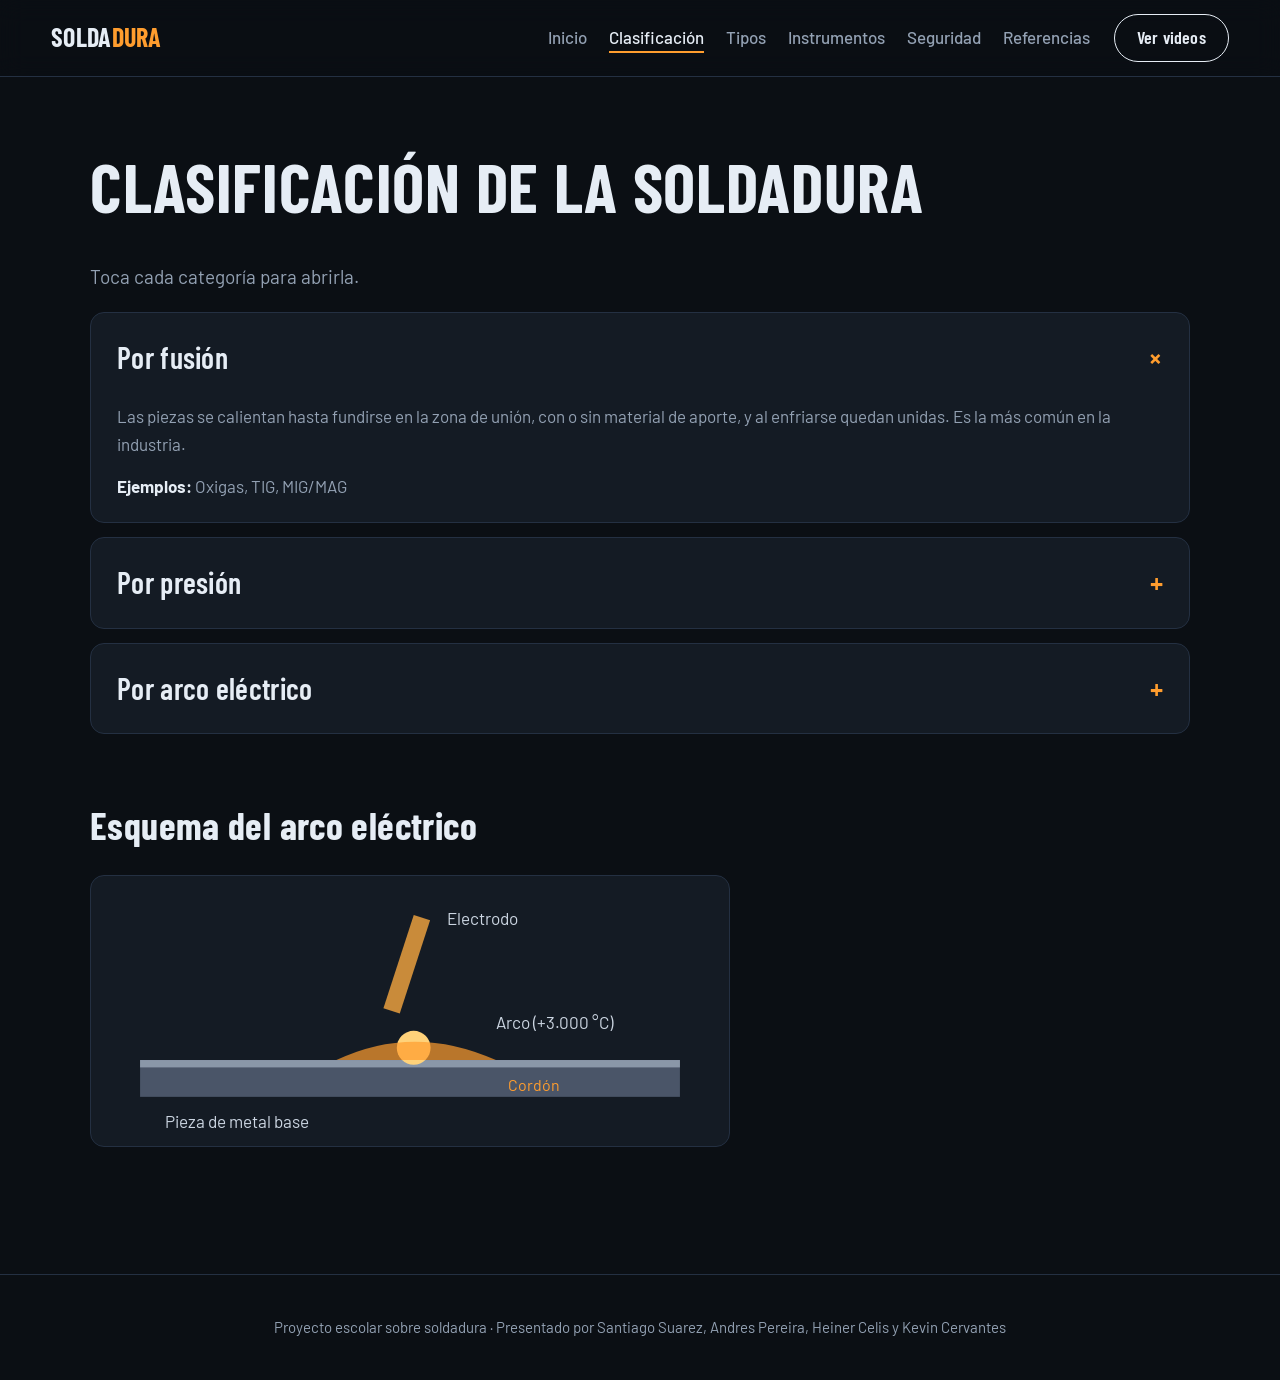
==== clasificacion.html @ 899f0c8f "Add files via upload" ====
<!DOCTYPE html><html lang="es"><head><meta charset="utf-8"><meta name="viewport" content="width=device-width,initial-scale=1">
<title>Clasificación | Soldadura</title><link rel="preconnect" href="https://fonts.googleapis.com">
<link href="https://fonts.googleapis.com/css2?family=Barlow+Condensed:wght@600;700&family=Barlow:wght@400;500&display=swap" rel="stylesheet">
<link rel="stylesheet" href="styles.css"></head><body>
<header class="top"><a class="logo" href="index.html">SOLDA<b>DURA</b></a><button class="burger" aria-label="Menú">☰</button><nav><a href="index.html">Inicio</a><a href="clasificacion.html" class=on>Clasificación</a><a href="tipos.html">Tipos</a><a href="instrumentos.html">Instrumentos</a><a href="ventajas-seguridad.html">Seguridad</a><a href="referencias.html">Referencias</a></nav><a class="pill" href="tipos.html">Ver videos</a></header>
<section class="wrap pad"><h1 class="h1s">Clasificación de la soldadura</h1><p class="lead">Toca cada categoría para abrirla.</p><div class="acc"><details class="card" open><summary>Por fusión</summary><p>Las piezas se calientan hasta fundirse en la zona de unión, con o sin material de aporte, y al enfriarse quedan unidas. Es la más común en la industria.</p><p class="ex"><b>Ejemplos:</b> Oxigas, TIG, MIG/MAG</p></details><details class="card"><summary>Por presión</summary><p>Las piezas se unen aplicando fuerza, con o sin calor, sin fundir por completo el metal.</p><p class="ex"><b>Ejemplos:</b> Por puntos (resistencia), forja, fricción</p></details><details class="card"><summary>Por arco eléctrico</summary><p>Se genera un arco entre un electrodo y la pieza, con temperaturas superiores a 3.000 °C. Técnicamente es un subtipo de la soldadura por fusión.</p><p class="ex"><b>Ejemplos:</b> Electrodo revestido, MIG, TIG, arco sumergido</p></details></div>
<h2>Esquema del arco eléctrico</h2><svg viewBox="0 0 520 220" class="schema" role="img" aria-label="Esquema de soldadura por arco"><rect x="40" y="150" width="440" height="30" fill="#4a5568"/><rect x="40" y="150" width="440" height="6" fill="#8a97a8"/><rect x="238" y="30" width="14" height="80" fill="#c98b3a" transform="rotate(18 245 110)"/><circle cx="263" cy="140" r="16" fill="#ffd27a"><animate attributeName="r" values="12;20;12" dur=".6s" repeatCount="indefinite"/></circle><path d="M200 150 Q263 120 330 150" fill="#ff9d2e" opacity=".7"/>
<text x="290" y="40" fill="#cbd5e1" font-size="14">Electrodo</text><text x="330" y="125" fill="#cbd5e1" font-size="14">Arco (+3.000 °C)</text><text x="60" y="205" fill="#cbd5e1" font-size="14">Pieza de metal base</text><text x="340" y="175" fill="#ff9d2e" font-size="13">Cordón</text></svg></section><footer>Proyecto escolar sobre soldadura · Presentado por Santiago Suarez, Andres Pereira, Heiner Celis y Kevin Cervantes</footer><script src="main.js"></script></body></html>
---- styles.css ----
:root{--bg:#0b0f14;--panel:#141b24;--line:#243042;--tx:#e6edf5;--mut:#93a1b3;--arc:#7cc4ff;--hot:#ff9d2e}
*{box-sizing:border-box}html{scroll-behavior:smooth}
body{margin:0;background:var(--bg);color:var(--tx);font:400 17px/1.65 Barlow,sans-serif}
h1,h2,h3,.logo,.pill,summary{font-family:"Barlow Condensed",sans-serif;letter-spacing:.01em}
a{color:var(--arc)}:focus-visible{outline:2px solid var(--hot);outline-offset:3px}
.wrap{width:min(1100px,92%);margin:auto}.pad{padding:130px 0 60px}
.top{position:fixed;inset:0 0 auto;z-index:20;display:flex;align-items:center;gap:24px;padding:14px 4%;background:rgba(11,15,20,.72);backdrop-filter:blur(12px);border-bottom:1px solid var(--line)}
.logo{font-size:26px;font-weight:700;color:var(--tx);text-decoration:none;margin-right:auto}.logo b{color:var(--hot)}
nav{display:flex;gap:22px}nav a{color:var(--mut);text-decoration:none;font-weight:500;transition:color .2s}nav a:hover,nav a.on{color:var(--tx)}
nav a.on{border-bottom:2px solid var(--hot)}
.pill{display:inline-block;padding:8px 22px;border:1px solid var(--tx);border-radius:99px;color:var(--tx);text-decoration:none;font-size:18px;font-weight:600;transition:.2s}
.pill:hover,.pill.solid{background:var(--hot);border-color:var(--hot);color:#1a1100}.pill.solid:hover{background:#ffb457}
.burger{display:none;background:none;border:0;color:var(--tx);font-size:26px}
.hero{position:relative;min-height:100vh;display:grid;align-items:center;overflow:hidden;background:radial-gradient(ellipse at 70% 40%,#1b2a3d,var(--bg) 70%)}
#sparks{position:absolute;inset:0;width:100%;height:100%}.hero .wrap{position:relative;pointer-events:none;padding-top:70px}.hero .btns,.hero a{pointer-events:auto}
.tag{color:var(--hot);font-weight:500;margin:0}
.hero h1{font-size:clamp(46px,8vw,104px);line-height:.95;margin:.2em 0;max-width:12ch;text-transform:uppercase}
.lead{color:var(--mut);max-width:60ch;font-size:19px}.btns{display:flex;gap:14px;flex-wrap:wrap;margin-top:28px}
h2{font-size:38px;margin:60px 0 18px}.h1s{font-size:clamp(40px,6vw,68px);margin:0 0 8px;text-transform:uppercase}
.split{display:grid;grid-template-columns:1fr 1fr;gap:40px;align-items:center}
.stats{display:grid;grid-template-columns:1fr 1fr;gap:14px}.stats div{background:var(--panel);border:1px solid var(--line);border-radius:14px;padding:22px}
.stats b{display:block;font:700 54px/1 "Barlow Condensed";color:var(--hot)}.stats span{color:var(--mut);font-size:15px}
.team{display:flex;gap:14px;flex-wrap:wrap}.team div{padding:12px 24px;background:var(--panel);border:1px solid var(--line);border-radius:10px}
.card{background:var(--panel);border:1px solid var(--line);border-radius:14px;padding:22px 26px;margin:14px 0}.card h2{margin-top:0}
.acc details{padding:0}summary{cursor:pointer;font-size:30px;font-weight:600;padding:20px 26px;list-style:none;display:flex;justify-content:space-between}
summary::after{content:"+";color:var(--hot);transition:transform .25s}details[open] summary::after{transform:rotate(45deg)}
details p{margin:0;padding:0 26px 14px;color:var(--mut)}details .ex{padding-bottom:22px}details .ex b{color:var(--tx)}
.schema{width:100%;max-width:640px;background:var(--panel);border:1px solid var(--line);border-radius:14px}
.filters{display:flex;gap:10px;flex-wrap:wrap;margin:26px 0}.filters button{background:none;color:var(--mut);border:1px solid var(--line);padding:7px 20px;border-radius:99px;font:600 18px "Barlow Condensed";cursor:pointer}
.filters .on,.filters button:hover{background:var(--hot);color:#1a1100;border-color:var(--hot)}
.grid{display:grid;grid-template-columns:repeat(auto-fill,minmax(300px,1fr));gap:22px}
.vcard{background:var(--panel);border:1px solid var(--line);border-radius:14px;overflow:hidden;transition:transform .25s,border-color .25s}.vcard:hover{transform:translateY(-4px);border-color:var(--hot)}.vcard[hidden]{display:none}
.thumb{position:relative;display:block;width:100%;aspect-ratio:16/9;border:0;padding:0;cursor:pointer;background:#000}.thumb img,.thumb iframe{width:100%;height:100%;object-fit:cover;border:0;display:block;transition:filter .25s}
.thumb:hover img{filter:brightness(.6)}.play{position:absolute;inset:0;margin:auto;width:64px;height:64px;border-radius:50%;background:var(--hot);color:#1a1100;display:grid;place-items:center;font-size:24px;transition:transform .2s}.thumb:hover .play{transform:scale(1.15)}
.vb{padding:16px 20px 20px}.vb h3{margin:0 0 6px;font-size:27px}.vb p{margin:0 0 10px;color:var(--mut);font-size:15px}
dl{display:grid;grid-template-columns:auto 1fr;gap:3px 12px;font-size:14px;margin:0 0 10px}dt{color:var(--hot)}dd{margin:0}
.flips{display:grid;grid-template-columns:repeat(auto-fit,minmax(200px,1fr));gap:18px;margin-top:30px}
.flip{perspective:900px;height:230px}.in{position:relative;height:100%;transition:transform .6s;transform-style:preserve-3d}.flip:hover .in,.flip:focus .in,.flip.open .in{transform:rotateY(180deg)}
.f,.b{position:absolute;inset:0;backface-visibility:hidden;border:1px solid var(--line);border-radius:14px;background:var(--panel);display:grid;place-content:center;text-align:center;padding:18px}
.f span{font-size:52px}.f h3{margin:8px 0 0;font-size:28px}.b{transform:rotateY(180deg);background:#1d2a3a;border-color:var(--hot);font-size:15px}
.two{display:grid;grid-template-columns:1fr 1fr;gap:20px}.good{border-top:3px solid #5fd08a}.bad{border-top:3px solid #ff6b5e}
ul{padding-left:20px}li{margin:6px 0}.check{list-style:none;padding:0}.check label{cursor:pointer;display:flex;gap:10px}.check input{accent-color:var(--hot);width:20px;height:20px}
.bar{height:10px;background:var(--line);border-radius:9px;overflow:hidden;margin-top:18px}.bar i{display:block;height:100%;width:0;background:var(--hot);transition:width .4s}
.refs{list-style:none;padding:0;margin-top:26px}.refs li{padding:14px 0;border-bottom:1px solid var(--line)}.refs small{display:block;color:var(--mut);word-break:break-all}
footer{padding:40px 4%;text-align:center;color:var(--mut);border-top:1px solid var(--line);margin-top:60px;font-size:15px}
@media(max-width:820px){.burger{display:block}nav{position:absolute;top:100%;left:0;right:0;flex-direction:column;background:var(--bg);padding:16px 4%;display:none;border-bottom:1px solid var(--line)}nav.open{display:flex}.top>.pill{display:none}.split,.two{grid-template-columns:1fr}}
@media(prefers-reduced-motion:reduce){*{transition:none!important;animation:none!important}}
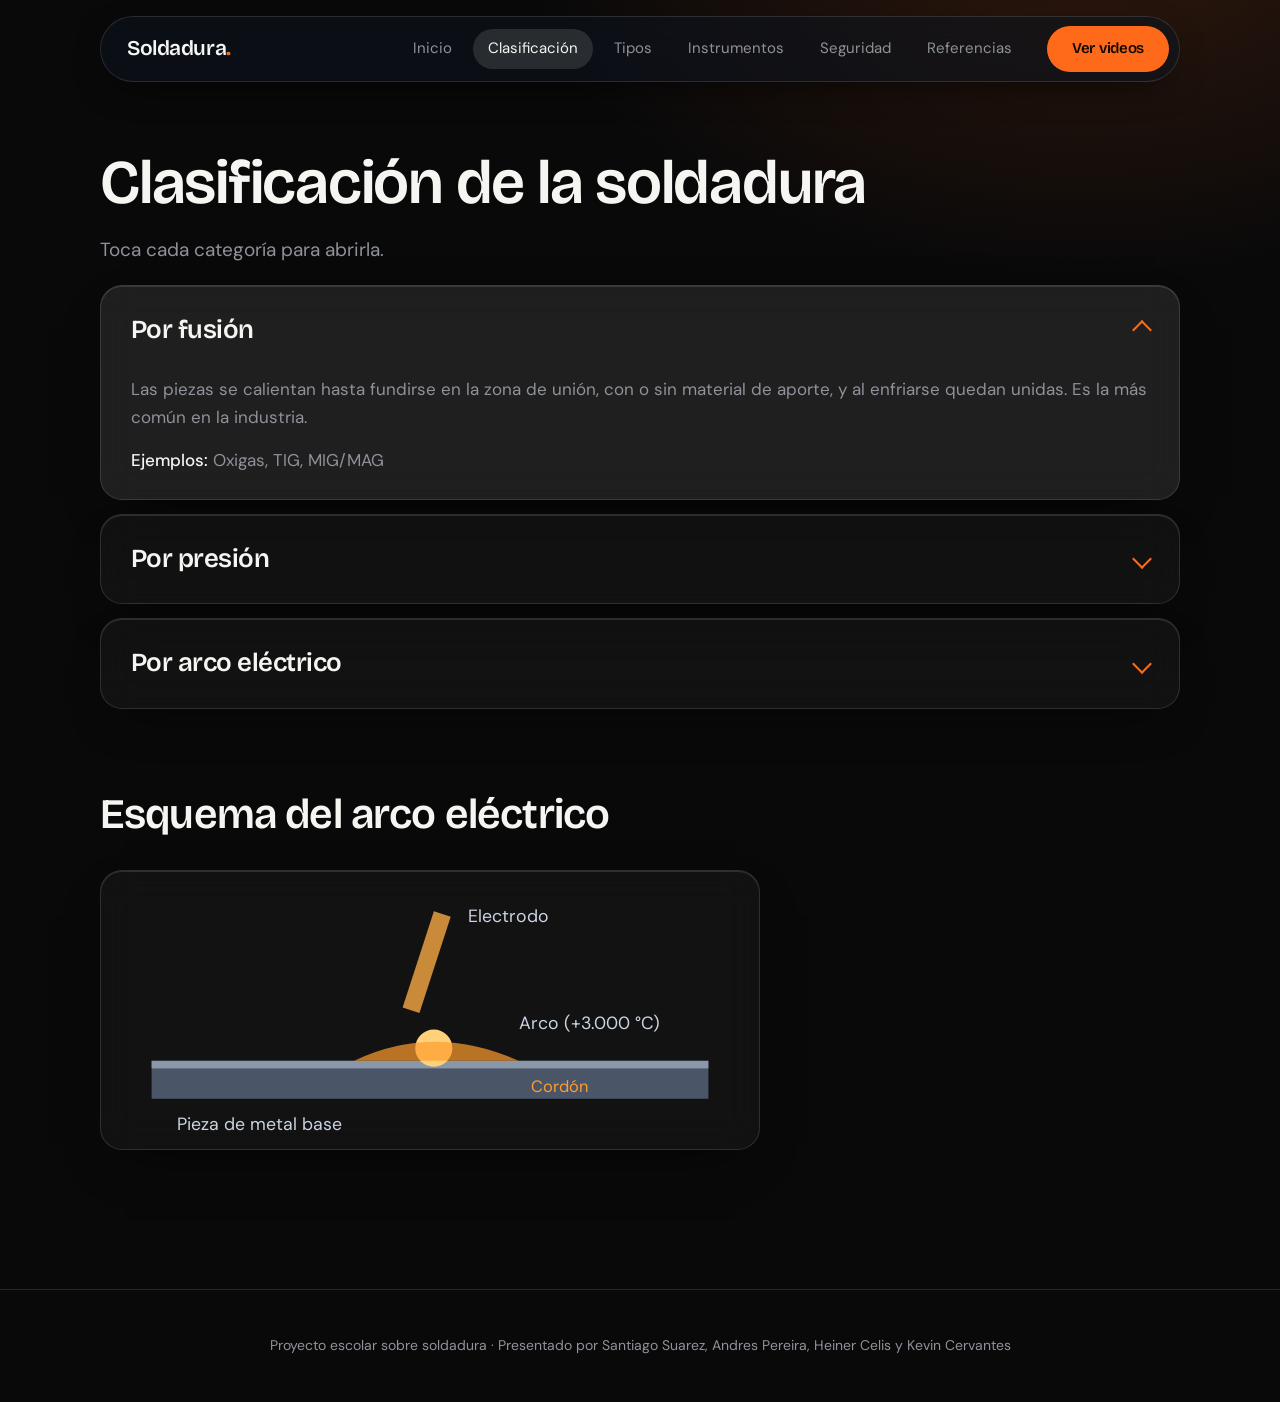
==== commit b2aab6e3: "Add files via upload" ====
--- a/clasificacion.html
+++ b/clasificacion.html
@@ -1,8 +1,8 @@
 <!DOCTYPE html><html lang="es"><head><meta charset="utf-8"><meta name="viewport" content="width=device-width,initial-scale=1">
 <title>Clasificación | Soldadura</title><link rel="preconnect" href="https://fonts.googleapis.com">
-<link href="https://fonts.googleapis.com/css2?family=Barlow+Condensed:wght@600;700&family=Barlow:wght@400;500&display=swap" rel="stylesheet">
+<link href="https://fonts.googleapis.com/css2?family=Bricolage+Grotesque:opsz,wght@12..96,500;600;700&family=DM+Sans:wght@400;500&display=swap" rel="stylesheet">
 <link rel="stylesheet" href="styles.css"></head><body>
-<header class="top"><a class="logo" href="index.html">SOLDA<b>DURA</b></a><button class="burger" aria-label="Menú">☰</button><nav><a href="index.html">Inicio</a><a href="clasificacion.html" class=on>Clasificación</a><a href="tipos.html">Tipos</a><a href="instrumentos.html">Instrumentos</a><a href="ventajas-seguridad.html">Seguridad</a><a href="referencias.html">Referencias</a></nav><a class="pill" href="tipos.html">Ver videos</a></header>
+<header class="top"><a class="logo" href="index.html">Soldadura<b>.</b></a><button class="burger" aria-label="Menú">☰</button><nav><a href="index.html">Inicio</a><a href="clasificacion.html" class=on>Clasificación</a><a href="tipos.html">Tipos</a><a href="instrumentos.html">Instrumentos</a><a href="ventajas-seguridad.html">Seguridad</a><a href="referencias.html">Referencias</a></nav><a class="pill" href="tipos.html">Ver videos</a></header>
 <section class="wrap pad"><h1 class="h1s">Clasificación de la soldadura</h1><p class="lead">Toca cada categoría para abrirla.</p><div class="acc"><details class="card" open><summary>Por fusión</summary><p>Las piezas se calientan hasta fundirse en la zona de unión, con o sin material de aporte, y al enfriarse quedan unidas. Es la más común en la industria.</p><p class="ex"><b>Ejemplos:</b> Oxigas, TIG, MIG/MAG</p></details><details class="card"><summary>Por presión</summary><p>Las piezas se unen aplicando fuerza, con o sin calor, sin fundir por completo el metal.</p><p class="ex"><b>Ejemplos:</b> Por puntos (resistencia), forja, fricción</p></details><details class="card"><summary>Por arco eléctrico</summary><p>Se genera un arco entre un electrodo y la pieza, con temperaturas superiores a 3.000 °C. Técnicamente es un subtipo de la soldadura por fusión.</p><p class="ex"><b>Ejemplos:</b> Electrodo revestido, MIG, TIG, arco sumergido</p></details></div>
 <h2>Esquema del arco eléctrico</h2><svg viewBox="0 0 520 220" class="schema" role="img" aria-label="Esquema de soldadura por arco"><rect x="40" y="150" width="440" height="30" fill="#4a5568"/><rect x="40" y="150" width="440" height="6" fill="#8a97a8"/><rect x="238" y="30" width="14" height="80" fill="#c98b3a" transform="rotate(18 245 110)"/><circle cx="263" cy="140" r="16" fill="#ffd27a"><animate attributeName="r" values="12;20;12" dur=".6s" repeatCount="indefinite"/></circle><path d="M200 150 Q263 120 330 150" fill="#ff9d2e" opacity=".7"/>
 <text x="290" y="40" fill="#cbd5e1" font-size="14">Electrodo</text><text x="330" y="125" fill="#cbd5e1" font-size="14">Arco (+3.000 °C)</text><text x="60" y="205" fill="#cbd5e1" font-size="14">Pieza de metal base</text><text x="340" y="175" fill="#ff9d2e" font-size="13">Cordón</text></svg></section><footer>Proyecto escolar sobre soldadura · Presentado por Santiago Suarez, Andres Pereira, Heiner Celis y Kevin Cervantes</footer><script src="main.js"></script></body></html>
--- a/styles.css
+++ b/styles.css
@@ -1,47 +1,63 @@
-:root{--bg:#0b0f14;--panel:#141b24;--line:#243042;--tx:#e6edf5;--mut:#93a1b3;--arc:#7cc4ff;--hot:#ff9d2e}
+:root{--bg:#070b12;--tx:#eef2f8;--mut:#9aa6b8;--ember:#f0a24a;--ice:#8fc9ff;--glass:rgba(255,255,255,.055);--edge:rgba(255,255,255,.13);--r:22px}
 *{box-sizing:border-box}html{scroll-behavior:smooth}
-body{margin:0;background:var(--bg);color:var(--tx);font:400 17px/1.65 Barlow,sans-serif}
-h1,h2,h3,.logo,.pill,summary{font-family:"Barlow Condensed",sans-serif;letter-spacing:.01em}
-a{color:var(--arc)}:focus-visible{outline:2px solid var(--hot);outline-offset:3px}
-.wrap{width:min(1100px,92%);margin:auto}.pad{padding:130px 0 60px}
-.top{position:fixed;inset:0 0 auto;z-index:20;display:flex;align-items:center;gap:24px;padding:14px 4%;background:rgba(11,15,20,.72);backdrop-filter:blur(12px);border-bottom:1px solid var(--line)}
-.logo{font-size:26px;font-weight:700;color:var(--tx);text-decoration:none;margin-right:auto}.logo b{color:var(--hot)}
-nav{display:flex;gap:22px}nav a{color:var(--mut);text-decoration:none;font-weight:500;transition:color .2s}nav a:hover,nav a.on{color:var(--tx)}
-nav a.on{border-bottom:2px solid var(--hot)}
-.pill{display:inline-block;padding:8px 22px;border:1px solid var(--tx);border-radius:99px;color:var(--tx);text-decoration:none;font-size:18px;font-weight:600;transition:.2s}
-.pill:hover,.pill.solid{background:var(--hot);border-color:var(--hot);color:#1a1100}.pill.solid:hover{background:#ffb457}
-.burger{display:none;background:none;border:0;color:var(--tx);font-size:26px}
-.hero{position:relative;min-height:100vh;display:grid;align-items:center;overflow:hidden;background:radial-gradient(ellipse at 70% 40%,#1b2a3d,var(--bg) 70%)}
-#sparks{position:absolute;inset:0;width:100%;height:100%}.hero .wrap{position:relative;pointer-events:none;padding-top:70px}.hero .btns,.hero a{pointer-events:auto}
-.tag{color:var(--hot);font-weight:500;margin:0}
-.hero h1{font-size:clamp(46px,8vw,104px);line-height:.95;margin:.2em 0;max-width:12ch;text-transform:uppercase}
-.lead{color:var(--mut);max-width:60ch;font-size:19px}.btns{display:flex;gap:14px;flex-wrap:wrap;margin-top:28px}
-h2{font-size:38px;margin:60px 0 18px}.h1s{font-size:clamp(40px,6vw,68px);margin:0 0 8px;text-transform:uppercase}
-.split{display:grid;grid-template-columns:1fr 1fr;gap:40px;align-items:center}
-.stats{display:grid;grid-template-columns:1fr 1fr;gap:14px}.stats div{background:var(--panel);border:1px solid var(--line);border-radius:14px;padding:22px}
-.stats b{display:block;font:700 54px/1 "Barlow Condensed";color:var(--hot)}.stats span{color:var(--mut);font-size:15px}
-.team{display:flex;gap:14px;flex-wrap:wrap}.team div{padding:12px 24px;background:var(--panel);border:1px solid var(--line);border-radius:10px}
-.card{background:var(--panel);border:1px solid var(--line);border-radius:14px;padding:22px 26px;margin:14px 0}.card h2{margin-top:0}
-.acc details{padding:0}summary{cursor:pointer;font-size:30px;font-weight:600;padding:20px 26px;list-style:none;display:flex;justify-content:space-between}
-summary::after{content:"+";color:var(--hot);transition:transform .25s}details[open] summary::after{transform:rotate(45deg)}
-details p{margin:0;padding:0 26px 14px;color:var(--mut)}details .ex{padding-bottom:22px}details .ex b{color:var(--tx)}
-.schema{width:100%;max-width:640px;background:var(--panel);border:1px solid var(--line);border-radius:14px}
-.filters{display:flex;gap:10px;flex-wrap:wrap;margin:26px 0}.filters button{background:none;color:var(--mut);border:1px solid var(--line);padding:7px 20px;border-radius:99px;font:600 18px "Barlow Condensed";cursor:pointer}
-.filters .on,.filters button:hover{background:var(--hot);color:#1a1100;border-color:var(--hot)}
-.grid{display:grid;grid-template-columns:repeat(auto-fill,minmax(300px,1fr));gap:22px}
-.vcard{background:var(--panel);border:1px solid var(--line);border-radius:14px;overflow:hidden;transition:transform .25s,border-color .25s}.vcard:hover{transform:translateY(-4px);border-color:var(--hot)}.vcard[hidden]{display:none}
-.thumb{position:relative;display:block;width:100%;aspect-ratio:16/9;border:0;padding:0;cursor:pointer;background:#000}.thumb img,.thumb iframe{width:100%;height:100%;object-fit:cover;border:0;display:block;transition:filter .25s}
-.thumb:hover img{filter:brightness(.6)}.play{position:absolute;inset:0;margin:auto;width:64px;height:64px;border-radius:50%;background:var(--hot);color:#1a1100;display:grid;place-items:center;font-size:24px;transition:transform .2s}.thumb:hover .play{transform:scale(1.15)}
-.vb{padding:16px 20px 20px}.vb h3{margin:0 0 6px;font-size:27px}.vb p{margin:0 0 10px;color:var(--mut);font-size:15px}
-dl{display:grid;grid-template-columns:auto 1fr;gap:3px 12px;font-size:14px;margin:0 0 10px}dt{color:var(--hot)}dd{margin:0}
-.flips{display:grid;grid-template-columns:repeat(auto-fit,minmax(200px,1fr));gap:18px;margin-top:30px}
-.flip{perspective:900px;height:230px}.in{position:relative;height:100%;transition:transform .6s;transform-style:preserve-3d}.flip:hover .in,.flip:focus .in,.flip.open .in{transform:rotateY(180deg)}
-.f,.b{position:absolute;inset:0;backface-visibility:hidden;border:1px solid var(--line);border-radius:14px;background:var(--panel);display:grid;place-content:center;text-align:center;padding:18px}
-.f span{font-size:52px}.f h3{margin:8px 0 0;font-size:28px}.b{transform:rotateY(180deg);background:#1d2a3a;border-color:var(--hot);font-size:15px}
-.two{display:grid;grid-template-columns:1fr 1fr;gap:20px}.good{border-top:3px solid #5fd08a}.bad{border-top:3px solid #ff6b5e}
-ul{padding-left:20px}li{margin:6px 0}.check{list-style:none;padding:0}.check label{cursor:pointer;display:flex;gap:10px}.check input{accent-color:var(--hot);width:20px;height:20px}
-.bar{height:10px;background:var(--line);border-radius:9px;overflow:hidden;margin-top:18px}.bar i{display:block;height:100%;width:0;background:var(--hot);transition:width .4s}
-.refs{list-style:none;padding:0;margin-top:26px}.refs li{padding:14px 0;border-bottom:1px solid var(--line)}.refs small{display:block;color:var(--mut);word-break:break-all}
-footer{padding:40px 4%;text-align:center;color:var(--mut);border-top:1px solid var(--line);margin-top:60px;font-size:15px}
-@media(max-width:820px){.burger{display:block}nav{position:absolute;top:100%;left:0;right:0;flex-direction:column;background:var(--bg);padding:16px 4%;display:none;border-bottom:1px solid var(--line)}nav.open{display:flex}.top>.pill{display:none}.split,.two{grid-template-columns:1fr}}
+body{margin:0;color:var(--tx);font:400 17px/1.7 "DM Sans",sans-serif;background:var(--bg);background-image:radial-gradient(60vw 50vw at 12% -5%,rgba(70,120,190,.35),transparent 60%),radial-gradient(45vw 40vw at 95% 25%,rgba(240,162,74,.16),transparent 60%),radial-gradient(50vw 40vw at 30% 100%,rgba(60,90,150,.25),transparent 60%);background-attachment:fixed}
+h1,h2,h3,.logo,.pill,summary{font-family:"Bricolage Grotesque",sans-serif;font-weight:600;letter-spacing:-.02em}
+a{color:var(--ice)}:focus-visible{outline:2px solid var(--ember);outline-offset:3px}
+.wrap{width:min(1080px,90%);margin:auto}.pad{padding:150px 0 60px}
+.glass,.card,.stats div,.team div,.vcard,.schema,.f,.b{background:var(--glass);border:1px solid var(--edge);box-shadow:inset 0 1px 0 rgba(255,255,255,.12),0 20px 50px -25px rgba(0,0,0,.7);-webkit-backdrop-filter:blur(18px);backdrop-filter:blur(18px)}
+.top{position:fixed;z-index:20;top:16px;left:50%;transform:translateX(-50%);width:min(1080px,92%);display:flex;align-items:center;gap:20px;padding:9px 10px 9px 26px;border-radius:99px;background:rgba(14,20,32,.55);border:1px solid var(--edge);-webkit-backdrop-filter:blur(20px);backdrop-filter:blur(20px);box-shadow:0 12px 40px -18px #000}
+.logo{font-size:21px;color:var(--tx);text-decoration:none;margin-right:auto}.logo b{color:var(--ember)}
+nav{display:flex;gap:6px}nav a{color:var(--mut);text-decoration:none;font-size:15px;padding:7px 15px;border-radius:99px;transition:.2s}nav a:hover{color:var(--tx);background:rgba(255,255,255,.07)}nav a.on{color:var(--tx);background:rgba(255,255,255,.12)}
+.pill{display:inline-block;padding:9px 24px;border-radius:99px;color:var(--tx);text-decoration:none;font-size:15px;border:1px solid var(--edge);background:var(--glass);transition:.25s}
+.pill:hover{background:rgba(255,255,255,.14)}.pill.solid,.top>.pill{background:linear-gradient(135deg,#f6b866,#e48a2c);border-color:transparent;color:#1b1204}.pill.solid:hover,.top>.pill:hover{filter:brightness(1.1)}
+.burger{display:none;background:none;border:0;color:var(--tx);font-size:24px}
+.hero{position:relative;min-height:100vh;display:grid;align-items:center;overflow:hidden}
+#sparks{position:absolute;inset:0;width:100%;height:100%}.hero .wrap{position:relative;pointer-events:none;padding-top:90px}.hero .btns,.hero a{pointer-events:auto}
+.tag{display:inline-block;color:var(--mut);font-size:14px;padding:6px 16px;border:1px solid var(--edge);border-radius:99px;background:var(--glass);margin:0}
+.hero h1{font-size:clamp(44px,7.2vw,96px);line-height:1;margin:.35em 0 .3em;max-width:15ch}
+.lead{color:var(--mut);max-width:58ch;font-size:19px}.btns{display:flex;gap:12px;flex-wrap:wrap;margin-top:30px}
+h2{font-size:clamp(28px,4vw,42px);margin:70px 0 20px}h3{font-size:22px}.h1s{font-size:clamp(38px,5.5vw,62px);margin:0 0 10px;line-height:1.05}
+.split{display:grid;grid-template-columns:1fr 1fr;gap:44px;align-items:center}
+.stats{display:grid;grid-template-columns:1fr 1fr;gap:14px}.stats div{border-radius:var(--r);padding:24px}
+.stats b{display:block;font:600 46px/1 "Bricolage Grotesque";letter-spacing:-.03em;background:linear-gradient(135deg,#ffd9a1,var(--ember));-webkit-background-clip:text;background-clip:text;color:transparent}.stats span{color:var(--mut);font-size:14px}
+.team{display:flex;gap:12px;flex-wrap:wrap}.team div{padding:12px 24px;border-radius:99px;font-size:16px}
+.card{border-radius:var(--r);padding:24px 30px;margin:14px 0}.card h2{margin-top:0}
+.acc details{padding:0;transition:background .3s}.acc details[open]{background:rgba(255,255,255,.09)}
+summary{cursor:pointer;font-size:26px;padding:22px 30px;list-style:none;display:flex;justify-content:space-between;align-items:center}summary::-webkit-details-marker{display:none}
+summary::after{content:"";width:12px;height:12px;border-right:2px solid var(--ember);border-bottom:2px solid var(--ember);transform:rotate(45deg);transition:transform .3s}details[open] summary::after{transform:rotate(-135deg)}
+details p{margin:0;padding:0 30px 14px;color:var(--mut)}details .ex{padding-bottom:24px}details .ex b{color:var(--tx);font-weight:500}
+.schema{width:100%;max-width:660px;border-radius:var(--r)}
+.filters{display:flex;gap:8px;flex-wrap:wrap;margin:28px 0}.filters button{color:var(--mut);background:var(--glass);border:1px solid var(--edge);padding:8px 20px;border-radius:99px;font:500 15px "DM Sans";cursor:pointer;transition:.2s}
+.filters .on{background:var(--tx);color:#0a0f18;border-color:var(--tx)}.filters button:hover:not(.on){color:var(--tx);background:rgba(255,255,255,.12)}
+.grid{display:grid;grid-template-columns:repeat(auto-fill,minmax(310px,1fr));gap:24px}
+.vcard{border-radius:var(--r);overflow:hidden;transition:transform .35s,border-color .35s}.vcard:hover{transform:translateY(-5px);border-color:rgba(240,162,74,.5)}.vcard[hidden]{display:none}
+.thumb{position:relative;display:block;width:100%;aspect-ratio:16/9;border:0;padding:0;cursor:pointer;background:#000;overflow:hidden}.thumb img,.thumb iframe{width:100%;height:100%;object-fit:cover;border:0;display:block;transition:transform .5s,filter .3s}
+.thumb:hover img{transform:scale(1.05);filter:brightness(.65)}.play{position:absolute;inset:0;margin:auto;width:58px;height:58px;border-radius:50%;background:rgba(255,255,255,.2);border:1px solid rgba(255,255,255,.5);-webkit-backdrop-filter:blur(8px);backdrop-filter:blur(8px);color:#fff;display:grid;place-items:center;font-size:18px;padding-left:4px;transition:.25s}.thumb:hover .play{background:var(--ember);color:#1b1204;transform:scale(1.1)}
+.vb{padding:18px 22px 22px}.vb h3{margin:0 0 6px}.vb p{margin:0 0 12px;color:var(--mut);font-size:15px;line-height:1.55}
+dl{display:grid;grid-template-columns:auto 1fr;gap:4px 14px;font-size:14px;margin:0 0 12px;padding-top:12px;border-top:1px solid var(--edge)}dt{color:var(--mut)}dd{margin:0}
+.flips{display:grid;grid-template-columns:repeat(auto-fit,minmax(190px,1fr));gap:18px;margin-top:32px}
+.flip{perspective:900px;height:210px;cursor:pointer}.in{position:relative;height:100%;transition:transform .7s cubic-bezier(.2,.7,.2,1);transform-style:preserve-3d}.flip:hover .in,.flip:focus .in,.flip.open .in{transform:rotateY(180deg)}
+.f,.b{position:absolute;inset:0;backface-visibility:hidden;border-radius:var(--r);display:grid;place-content:center;text-align:center;padding:20px}
+.f h3{margin:0;font-size:25px}.ln{display:block;width:34px;height:2px;margin:0 auto 14px;background:var(--ember);border-radius:2px}.b{transform:rotateY(180deg);background:rgba(240,162,74,.1);border-color:rgba(240,162,74,.4);font-size:15px;color:#e8edf5}
+.two{display:grid;grid-template-columns:1fr 1fr;gap:20px}.good{border-top:2px solid #6fd6a0}.bad{border-top:2px solid #ff8a7a}
+ul{padding-left:20px}li{margin:7px 0}.check{list-style:none;padding:0}.check label{cursor:pointer;display:flex;gap:12px}.check input{accent-color:var(--ember);width:19px;height:19px;margin-top:4px}
+.bar{height:6px;background:rgba(255,255,255,.1);border-radius:9px;overflow:hidden;margin-top:20px}.bar i{display:block;height:100%;width:0;background:linear-gradient(90deg,#f6b866,#e48a2c);transition:width .5s}#plab{color:var(--mut);font-size:15px;margin:10px 0 0}
+.refs{list-style:none;padding:0;margin-top:28px}.refs li{padding:16px 0;border-bottom:1px solid var(--edge)}.refs a{font-weight:500}.refs small{display:block;color:var(--mut);word-break:break-all}
+footer{padding:44px 5%;text-align:center;color:var(--mut);margin-top:70px;font-size:14px;border-top:1px solid var(--edge)}
+@media(max-width:860px){.burger{display:block}.top{border-radius:26px;flex-wrap:wrap}nav{display:none;order:5;flex-basis:100%;flex-direction:column;padding:8px 0}nav.open{display:flex}.top>.pill{display:none}.split,.two{grid-template-columns:1fr}}
 @media(prefers-reduced-motion:reduce){*{transition:none!important;animation:none!important}}
+/* Paleta: negro, blanco, gris acero y naranja de soldadura */
+:root{--bg:#09090a;--tx:#f5f5f2;--mut:#8f9299;--ember:#ff6a1a;--ice:#f5f5f2;--glass:rgba(255,255,255,.04);--edge:rgba(255,255,255,.12)}
+body{background-image:radial-gradient(70vw 45vw at 85% -10%,rgba(255,106,26,.16),transparent 65%)}
+a{color:var(--tx)}.refs a{color:var(--ember)}
+.pill.solid,.top>.pill{background:var(--ember);color:#120700}
+.stats b{background:none;color:var(--tx)}.stats div:first-child b{color:var(--ember)}
+.bar i{background:var(--ember)}.good{border-top-color:var(--tx)}.bad{border-top-color:var(--ember)}
+.filters .on{background:var(--tx);color:#09090a}
+.vcard:hover{border-color:var(--ember)}.thumb:hover .play{background:var(--ember)}
+.gear{margin-top:40px;border-bottom:1px solid var(--edge)}
+.row{display:grid;grid-template-columns:minmax(200px,1fr) 2fr;gap:30px;padding:34px 8px;border-top:1px solid var(--edge);transition:background .3s,padding .3s}
+.row h3{margin:0;font-size:clamp(26px,3.4vw,38px);line-height:1.1;transition:color .3s}
+.row p{margin:0 0 10px;max-width:56ch}.row .spec{color:var(--mut);font-size:15px;padding-left:16px;border-left:2px solid var(--edge);transition:border-color .3s}
+.row:hover{background:rgba(255,255,255,.04);padding-left:24px}.row:hover h3{color:var(--ember)}.row:hover .spec{border-color:var(--ember)}
+@media(max-width:700px){.row{grid-template-columns:1fr;gap:12px}}
